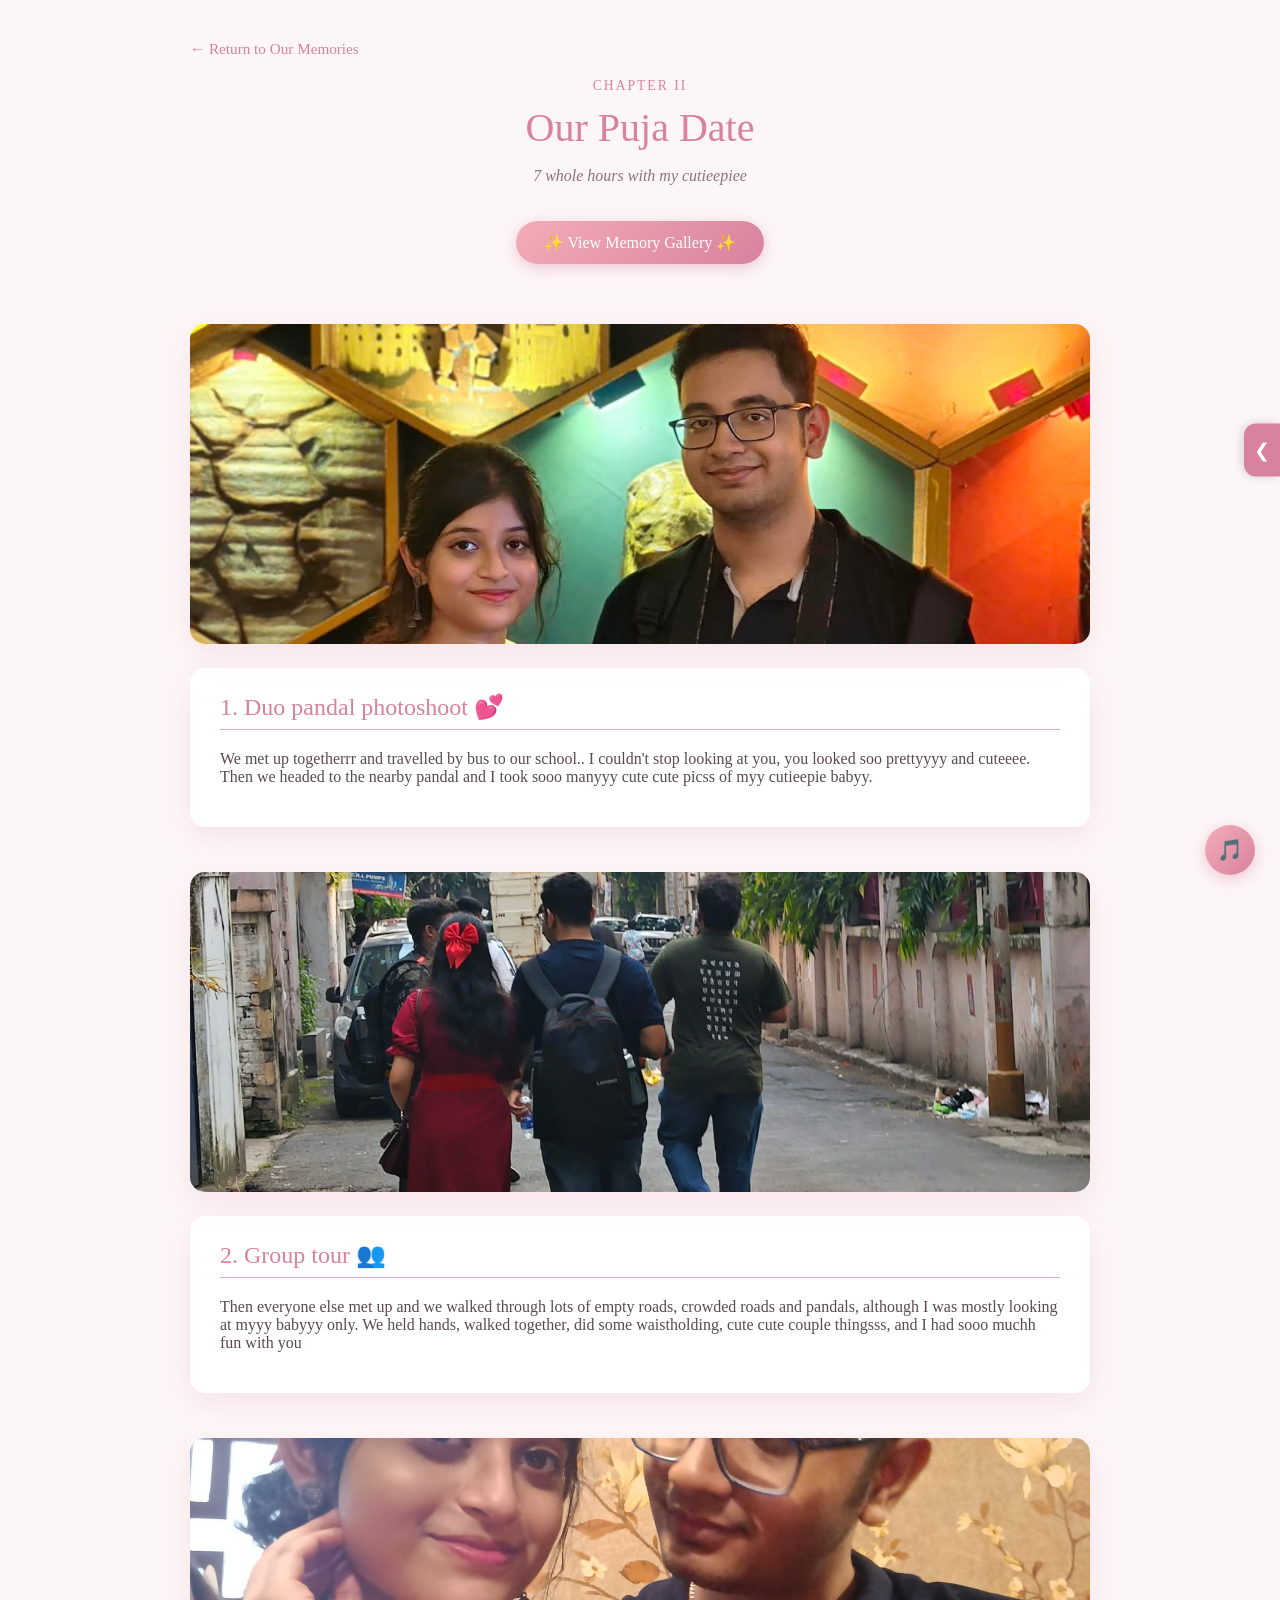
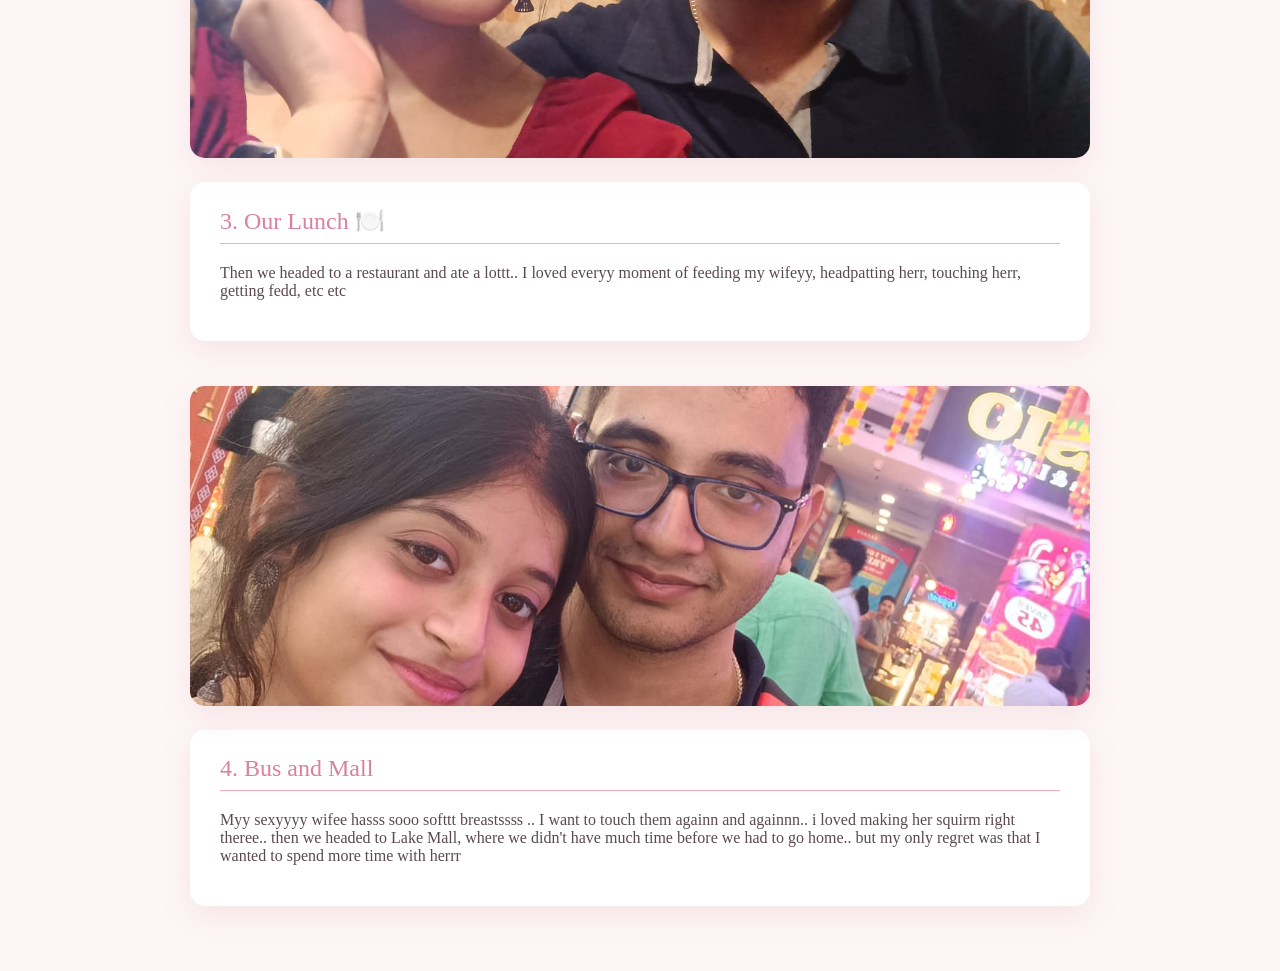
==== date2.html @ 6b92670b "Add files via upload" ====
<!DOCTYPE html>
<html lang="en">
<head>
  <meta charset="UTF-8" />
  <meta name="viewport" content="width=device-width, initial-scale=1.0" />
  <title>Chapter II: Our Puja date</title>
  <link rel="stylesheet" href="style.css" />
</head>
<body>
  <div id="particle-container" class="particle-container"></div>

  <main class="container detail-container">
    <a href="index.html" class="back-link">← Return to Our Memories</a>
    
    <header class="hero">
      <span class="card-number">Chapter II</span>
      <h1>Our Puja Date</h1>
      <p class="subtitle">7 whole hours with my cutieepiee </p>
      
      <button id="togglePhotosBtn" class="photo-btn">
        <span class="btn-heart">✨</span> View Memory Gallery <span class="btn-heart">✨</span>
      </button>
    </header>

    <img src="date2photos/41.jpg" alt="Our First Afternoon" class="hero-img previewable" />

    <!-- Blank Event Sections -->
    <section class="story-section">
      <h2>1. Duo pandal photoshoot 💕</h2>
      <p>We met up togetherrr and travelled by bus to our school.. I couldn't stop looking at you, you looked soo prettyyyy and cuteeee. 
         Then we headed to the nearby pandal and I took sooo manyyy cute cute picss of myy cutieepie babyy.
      </p>
    </section>

    <img src="date2photos/15.jpg" alt="Our First Afternoon" class="hero-img previewable" />

    <section class="story-section">
      <h2>2. Group tour 👥</h2>
      <p>Then everyone else met up and we walked through lots of empty roads, crowded roads and pandals, although I was mostly looking at myyy babyyy only. 
        We held hands, walked together, did some waistholding, cute cute couple thingsss, and I had sooo muchh fun with you</p>
    </section>

    <img src="date2photos/47.jpg" alt="Our First Afternoon" class="hero-img previewable" />

    <section class="story-section">
      <h2>3. Our Lunch 🍽️</h2>
      <p>Then we headed to a restaurant and ate a lottt.. I loved everyy moment of feeding my wifeyy, headpatting herr, touching herr, getting fedd, etc etc</p>
    </section>

    <img src="date2photos/48.jpg" alt="Our First Afternoon" class="hero-img previewable" />

    <section class="story-section">
      <h2>4. Bus and Mall</h2>
      <p>Myy sexyyyy wifee hasss sooo softtt breastssss .. I want to touch them againn and againnn.. i loved making her squirm right theree.. then we headed to Lake Mall, 
        where we didn't have much time before we had to go home.. but my only regret was that I wanted to spend more time with herrr</p>
    </section>

    <section id="photoGallerySection" class="golden-gallery-section hidden">
      <h2 class="gallery-title">My Favourite Memories💖</h2>
      <p class="gallery-subtitle">Moments woven together by fate, shimmering under the warm afternoon sun.</p>
      
      <div class="golden-thread-container">
        <svg id="goldenLinesSvg" class="golden-svg"></svg>
        
        <div class="connected-photos-grid">
          <div class="photo-node" id="photo1">
            <img src="date2photos/2.jpg" alt="Memory 1" class="previewable" />
          </div>

          <div class="photo-node offset-down" id="photo2">
            <img src="date2photos/3.jpg" alt="Memory 2" class="previewable" />
          </div>

          <div class="photo-node" id="photo3">
            <img src="date2photos/4.jpg" alt="Memory 3" class="previewable" />
          </div>

          <div class="photo-node offset-down" id="photo4">
            <img src="date2photos/5.jpg" alt="Memory 4" class="previewable" />
          </div>
        </div>
      </div>
    </section>
  </main>

  <!-- Fullscreen Lightbox Modal -->
  <div id="lightboxModal" class="lightbox-modal">
    <span class="close-lightbox">&times;</span>
    
    <div class="lightbox-image-wrapper">
      <img id="lightboxImg" class="lightbox-content" alt="Full view memory" />
      <span id="lightboxSecretBadge" class="lightbox-secret-badge"></span>
    </div>
  </div>

  <!-- Music Toggle Floating Button & Audio Element -->
  <button id="musicToggleBtn" class="music-btn" title="Toggle Romantic Music">
    <span id="musicIcon">🎵</span>
  </button>
  <audio id="bgMusic" loop src="background.mp3"></audio>

  <!-- Side Arrow Trigger Button -->
  <button id="openSideGalleryBtn" class="side-arrow-btn" title="Open Full Gallery">
    ❮
  </button>

  <!-- Sliding Side Gallery Drawer -->
  <aside id="sideGallery" class="side-gallery">
    <div class="side-gallery-header">
      <h3>Memory Vault 💕</h3>
      <button id="closeSideGalleryBtn" class="close-side-btn">&times;</button>
    </div>
    <div class="side-gallery-grid" id="sideGalleryGrid">
      <!-- Dynamically populated with date2photos/1.jpg through date2photos/50.jpg -->
    </div>
  </aside>

  <script src="script.js"></script>
</body>
</html>
---- style.css ----
:root {
  --bg-color: #fdf6f6;
  --card-bg: rgba(255, 255, 255, 0.85);
  --primary-pink: #f4acb7;
  --deep-rose: #d8829d;
  --soft-text: #5a4a4e;
  --accent-gold: #e2b4bd;
  --shadow: 0 10px 30px rgba(216, 130, 157, 0.15);
}

/* ==========================================================================
   Base & Layout
   ========================================================================== */
body {
  margin: 0;
  padding: 0;
  font-family: 'Georgia', serif;
  background-color: var(--bg-color);
  color: var(--soft-text);
  min-height: 100vh;
  display: flex;
  justify-content: center;
  position: relative;
  overflow-x: hidden;
}

.container {
  max-width: 900px;
  width: 90%;
  padding: 40px 20px;
}

/* ==========================================================================
   Hero Header
   ========================================================================== */
.hero {
  text-align: center;
  margin-bottom: 40px;
}

.hero h1 {
  font-size: 2.5rem;
  color: var(--deep-rose);
  margin: 10px 0;
  font-weight: normal;
}

.subtitle {
  font-style: italic;
  color: #8c7379;
}

.card-number {
  font-size: 0.85rem;
  letter-spacing: 2px;
  text-transform: uppercase;
  color: var(--deep-rose);
  margin-bottom: 8px;
  display: block;
}

.back-link {
  display: inline-block;
  margin-bottom: 20px;
  color: var(--deep-rose);
  text-decoration: none;
  font-size: 0.95rem;
  transition: color 0.2s ease;
}

.back-link:hover {
  color: #b55d78;
}

/* ==========================================================================
   Landing Page Grid & Cards (index.html)
   ========================================================================== */
.card-grid {
  display: grid;
  grid-template-columns: repeat(auto-fit, minmax(260px, 1fr));
  gap: 25px;
}

.date-card {
  background: var(--card-bg);
  border-radius: 20px;
  padding: 25px;
  text-align: center;
  border: 1px solid #f9dcc4;
  box-shadow: var(--shadow);
  transition: transform 0.3s ease, box-shadow 0.3s ease;
  text-decoration: none;
  color: inherit;
  display: flex;
  flex-direction: column;
  align-items: center;
}

.date-card:hover {
  transform: translateY(-8px);
  box-shadow: 0 15px 35px rgba(216, 130, 157, 0.25);
}

.card-title {
  font-size: 1.4rem;
  margin: 5px 0 10px;
  color: var(--soft-text);
}

.card-date {
  font-size: 0.9rem;
  color: #a3888e;
  margin-bottom: 15px;
}

.heart-badge {
  font-size: 1.5rem;
  margin-top: auto;
}

/* ==========================================================================
   Detail Page Structure (date1.html)
   ========================================================================== */
.hero-img {
  width: 100%;
  height: 320px;
  object-fit: cover;
  border-radius: 15px;
  margin: 20px 0;
  box-shadow: var(--shadow);
  cursor: pointer;
  transition: transform 0.3s ease;
}

.hero-img:hover {
  transform: scale(1.01);
}

.story-section {
  background: white;
  padding: 25px 30px;
  border-radius: 15px;
  margin-bottom: 25px;
  box-shadow: var(--shadow);
}

.story-section h2 {
  color: var(--deep-rose);
  font-weight: normal;
  border-bottom: 1px solid var(--primary-pink);
  padding-bottom: 8px;
  margin-top: 0;
}

/* ==========================================================================
   Buttons
   ========================================================================== */
.photo-btn {
  margin-top: 20px;
  background: linear-gradient(135deg, #f4acb7, #d8829d);
  color: white;
  border: none;
  padding: 12px 28px;
  border-radius: 30px;
  font-family: 'Georgia', serif;
  font-size: 1rem;
  cursor: pointer;
  box-shadow: 0 4px 15px rgba(216, 130, 157, 0.4);
  transition: all 0.3s ease;
  outline: none;
}

.photo-btn:hover {
  transform: translateY(-2px) scale(1.04);
  box-shadow: 0 6px 20px rgba(216, 130, 157, 0.6);
}

.photo-btn:active {
  transform: translateY(0) scale(0.98);
}

/* ==========================================================================
   Golden Lines Gallery & Micro Photo Badges
   ========================================================================== */
.golden-gallery-section {
  background: rgba(255, 255, 255, 0.9);
  padding: 30px 20px;
  border-radius: 20px;
  margin: 30px 0;
  box-shadow: var(--shadow);
  border: 1px solid #f9dcc4;
  transition: opacity 0.5s ease;
}

.golden-gallery-section.hidden {
  display: none;
}

.gallery-title {
  text-align: center;
  color: var(--deep-rose);
  margin-bottom: 5px;
  font-weight: normal;
}

.gallery-subtitle {
  text-align: center;
  font-style: italic;
  color: #8c7379;
  margin-bottom: 25px;
  font-size: 0.9rem;
}

.golden-thread-container {
  position: relative;
  width: 100%;
}

.golden-svg {
  position: absolute;
  top: 0;
  left: 0;
  width: 100%;
  height: 100%;
  pointer-events: none;
  z-index: 1;
}

.connected-photos-grid {
  display: grid;
  grid-template-columns: repeat(4, 1fr);
  gap: 10px;
  justify-items: center;
  align-items: center;
  position: relative;
  z-index: 2;
  padding: 25px 0;
}

/* Small Circular Photo Badges */
.photo-node {
  width: 80px;
  height: 80px;
  background: white;
  padding: 5px;
  border-radius: 50%;
  box-shadow: 0 4px 15px rgba(216, 130, 157, 0.3);
  border: 2px solid #fceade;
  transition: transform 0.3s ease, box-shadow 0.3s ease;
  display: flex;
  align-items: center;
  justify-content: center;
  box-sizing: border-box;
  cursor: pointer;
}

.photo-node:hover {
  transform: scale(1.2);
  box-shadow: 0 6px 20px rgba(216, 130, 157, 0.5);
}

.photo-node.offset-down {
  transform: translateY(25px);
}

.photo-node.offset-down:hover {
  transform: translateY(25px) scale(1.2);
}

.photo-node img {
  width: 100%;
  height: 100%;
  object-fit: cover;
  border-radius: 50%;
}

/* ==========================================================================
   Full-Size Lightbox Modal
   ========================================================================== */
.lightbox-modal {
  display: none;
  position: fixed;
  z-index: 9999;
  left: 0;
  top: 0;
  width: 100vw;
  height: 100vh;
  background-color: rgba(40, 25, 30, 0.88);
  backdrop-filter: blur(8px);
  justify-content: center;
  align-items: center;
}

.lightbox-content {
  max-width: 90%;
  max-height: 85vh;
  object-fit: contain;
  border-radius: 16px;
  box-shadow: 0 15px 40px rgba(0, 0, 0, 0.6);
  border: 4px solid #ffffff;
  animation: zoomIn 0.3s cubic-bezier(0.175, 0.885, 0.32, 1.275);
}

.close-lightbox {
  position: absolute;
  top: 25px;
  right: 35px;
  color: #ffffff;
  font-size: 45px;
  font-weight: bold;
  cursor: pointer;
  user-select: none;
  transition: transform 0.2s ease, color 0.2s ease;
}

.close-lightbox:hover {
  transform: scale(1.2);
  color: var(--primary-pink);
}

@keyframes zoomIn {
  from { transform: scale(0.4); opacity: 0; }
  to { transform: scale(1); opacity: 1; }
}

/* ==========================================================================
   Floating Particles (Hearts & Wisps)
   ========================================================================== */
.particle-container {
  position: fixed;
  top: 0;
  left: 0;
  width: 100%;
  height: 100%;
  pointer-events: none;
  z-index: -1;
  overflow: hidden;
}

.floating-heart, .wisp {
  position: absolute;
  bottom: -10%;
  opacity: 0;
  animation: floatUp linear forwards;
}

.wisp {
  width: 12px;
  height: 12px;
  background: radial-gradient(circle, rgba(244, 172, 183, 0.8) 0%, rgba(255, 255, 255, 0) 70%);
  border-radius: 50%;
  filter: blur(2px);
}

@keyframes floatUp {
  0% {
    transform: translateY(0) translateX(0) scale(0.8);
    opacity: 0;
  }
  20% {
    opacity: 0.8;
  }
  50% {
    transform: translateY(-50vh) translateX(20px) scale(1);
  }
  80% {
    opacity: 0.6;
  }
  100% {
    transform: translateY(-110vh) translateX(-20px) scale(1.2);
    opacity: 0;
  }
}

/* ==========================================================================
   Responsive Adaptations
   ========================================================================== */
@media (max-width: 600px) {
  .connected-photos-grid {
    grid-template-columns: repeat(2, 1fr);
    gap: 30px 10px;
  }
  
  .photo-node.offset-down {
    transform: translateY(0);
  }
  
  .photo-node.offset-down:hover {
    transform: scale(1.2);
  }

  .hero h1 {
    font-size: 2rem;
  }
}

/* --- Floating Music Button --- */
.music-btn {
  position: fixed;
  bottom: 25px;
  right: 25px;
  width: 50px;
  height: 50px;
  border-radius: 50%;
  background: linear-gradient(135deg, #f4acb7, #d8829d);
  color: white;
  border: none;
  font-size: 1.3rem;
  cursor: pointer;
  box-shadow: 0 4px 15px rgba(216, 130, 157, 0.4);
  z-index: 1000;
  transition: transform 0.3s ease;
}

.music-btn:hover {
  transform: scale(1.1);
}

.music-btn.playing {
  animation: pulse 1.5s infinite;
}

@keyframes pulse {
  0% { box-shadow: 0 0 0 0 rgba(244, 172, 183, 0.7); }
  70% { box-shadow: 0 0 0 15px rgba(244, 172, 183, 0); }
  100% { box-shadow: 0 0 0 0 rgba(244, 172, 183, 0); }
}

/* --- Side Arrow Trigger Button --- */
.side-arrow-btn {
  position: fixed;
  top: 50%;
  right: 0;
  transform: translateY(-50%);
  background: var(--deep-rose);
  color: white;
  border: none;
  padding: 15px 10px;
  border-top-left-radius: 12px;
  border-bottom-left-radius: 12px;
  font-size: 1.2rem;
  cursor: pointer;
  box-shadow: -2px 0 10px rgba(0,0,0,0.15);
  z-index: 999;
  transition: background 0.3s ease, padding 0.3s ease;
}

.side-arrow-btn:hover {
  background: #b55d78;
  padding-right: 15px;
}

/* --- Sliding Side Gallery Drawer --- */
.side-gallery {
  position: fixed;
  top: 0;
  right: -380px; /* Hidden by default */
  width: 350px;
  height: 100vh;
  background: rgba(253, 246, 246, 0.96);
  backdrop-filter: blur(10px);
  box-shadow: -5px 0 25px rgba(0,0,0,0.2);
  z-index: 1001;
  transition: right 0.4s cubic-bezier(0.175, 0.885, 0.32, 1.275);
  display: flex;
  flex-direction: column;
}

.side-gallery.open {
  right: 0;
}

.side-gallery-header {
  padding: 20px;
  display: flex;
  justify-content: space-between;
  align-items: center;
  border-bottom: 1px solid var(--primary-pink);
}

.side-gallery-header h3 {
  margin: 0;
  color: var(--deep-rose);
}

.close-side-btn {
  background: none;
  border: none;
  font-size: 1.8rem;
  color: var(--soft-text);
  cursor: pointer;
}

.side-gallery-grid {
  padding: 20px;
  overflow-y: auto;
  display: grid;
  grid-template-columns: repeat(2, 1fr);
  gap: 12px;
}

.side-gallery-grid img {
  width: 100%;
  height: 120px;
  object-fit: cover;
  border-radius: 10px;
  cursor: pointer;
  border: 2px solid #ffffff;
  transition: transform 0.2s ease;
}

.side-gallery-grid img:hover {
  transform: scale(1.05);
}

/* Hide lightbox arrows by default */
.lightbox-arrow {
  display: none; 
  position: absolute;
  top: 50%;
  transform: translateY(-50%);
  background: rgba(255, 255, 255, 0.25);
  color: #ffffff;
  border: none;
  font-size: 2rem;
  padding: 15px 20px;
  cursor: pointer;
  border-radius: 50%;
  transition: background 0.3s ease, transform 0.2s ease;
  user-select: none;
  z-index: 10000;
}

.lightbox-arrow:hover {
  background: rgba(244, 172, 183, 0.85);
  transform: translateY(-50%) scale(1.1);
}

.prev-arrow { left: 20px; }
.next-arrow { right: 20px; }
/* Container for Lightbox image and secret badge */
.lightbox-image-wrapper {
  position: relative;
  display: inline-block;
  max-width: 90%;
  max-height: 85vh;
}

/* Watermark Badge inside Lightbox (Clean, non-red, non-handwritten) */
.lightbox-secret-badge {
  display: none;
  position: absolute;
  bottom: 18px;
  right: 22px;
  background: rgba(40, 25, 30, 0.45);
  backdrop-filter: blur(4px);
  color: rgba(255, 255, 255, 0.75);
  font-family: 'Georgia', serif;
  font-size: 1.1rem;
  letter-spacing: 1px;
  padding: 4px 12px;
  border-radius: 8px;
  border: 1px solid rgba(255, 255, 255, 0.2);
  pointer-events: none;
  user-select: none;
  z-index: 10001;
}
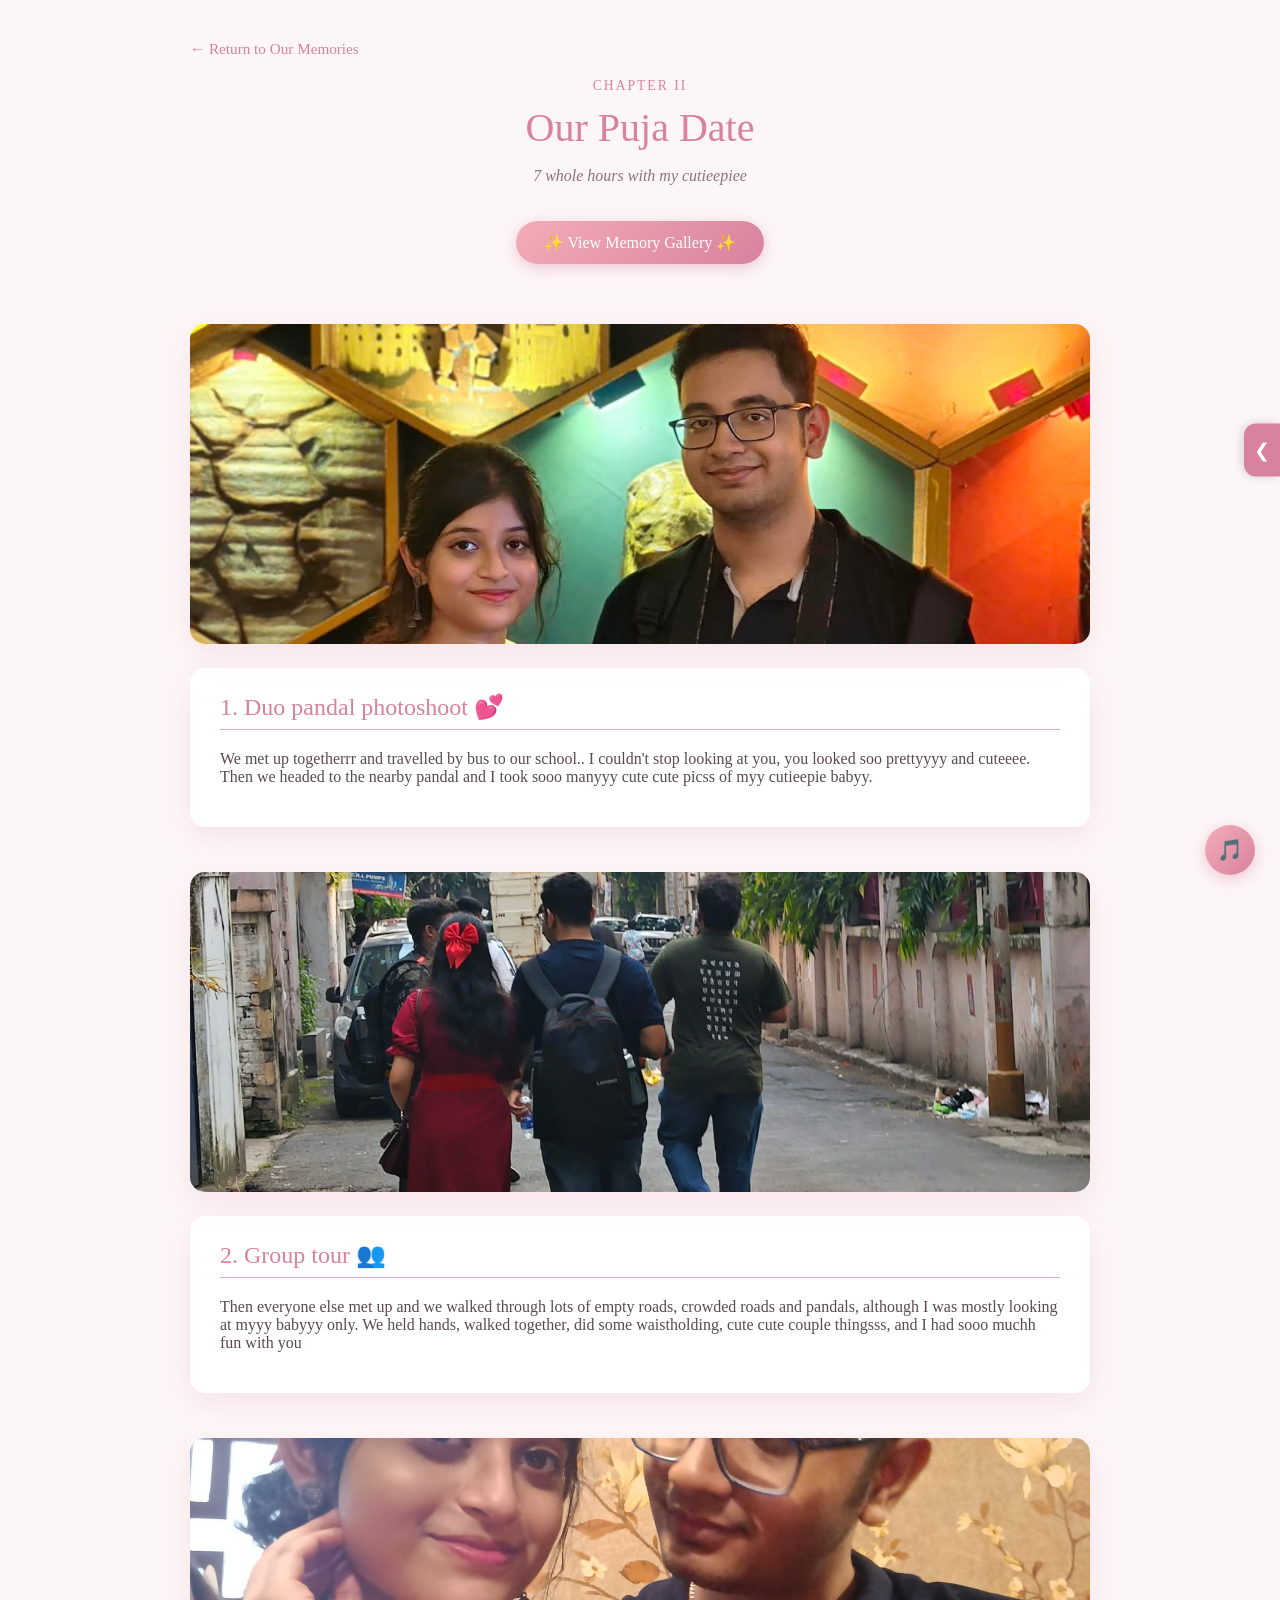
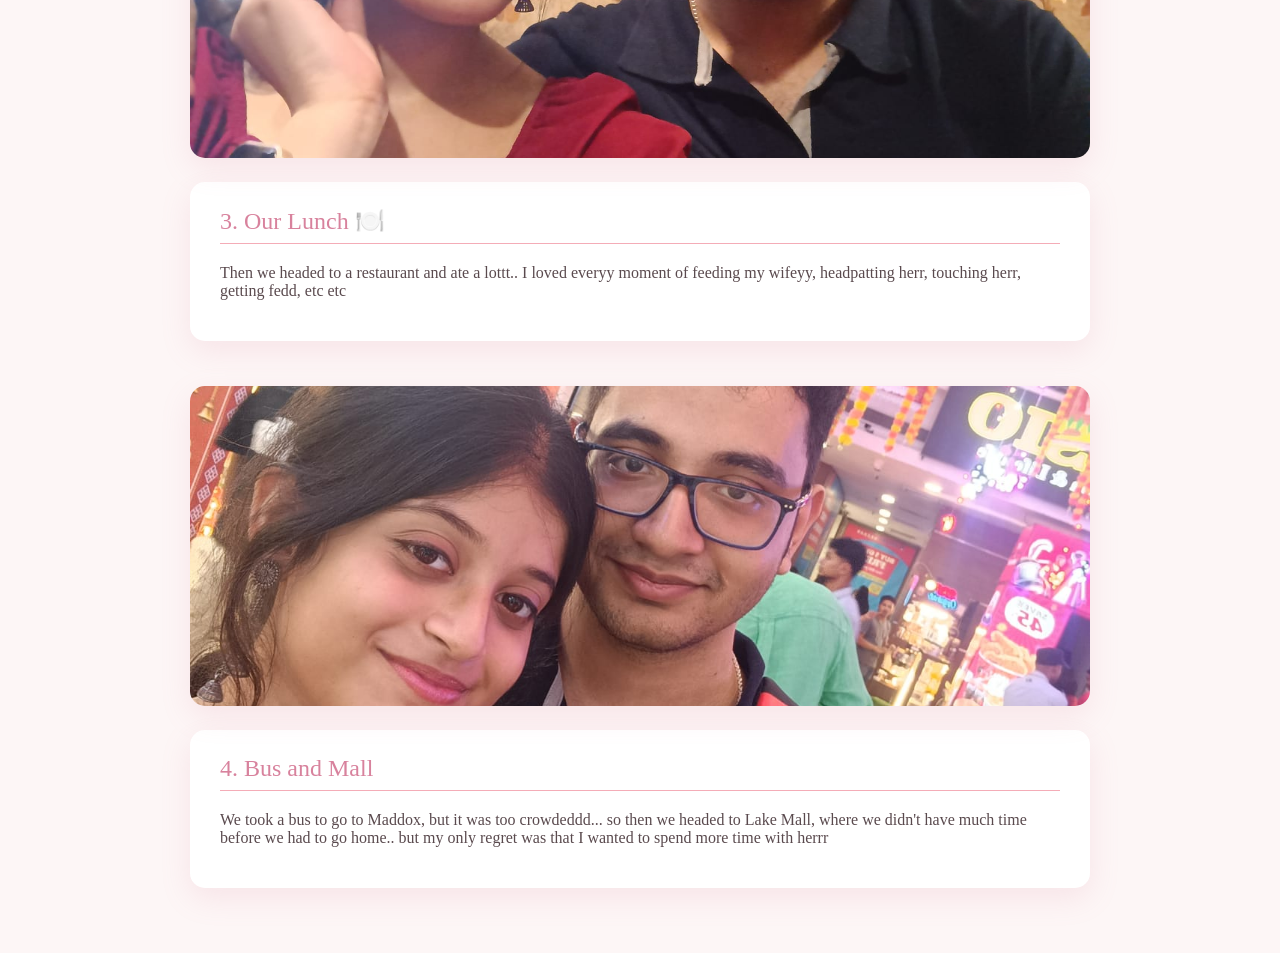
==== commit f49867d3: "Update date2.html" ====
--- a/date2.html
+++ b/date2.html
@@ -51,7 +51,7 @@
 
     <section class="story-section">
       <h2>4. Bus and Mall</h2>
-      <p>Myy sexyyyy wifee hasss sooo softtt breastssss .. I want to touch them againn and againnn.. i loved making her squirm right theree.. then we headed to Lake Mall, 
+      <p>We took a bus to go to Maddox, but it was too crowdeddd... so then we headed to Lake Mall, 
         where we didn't have much time before we had to go home.. but my only regret was that I wanted to spend more time with herrr</p>
     </section>
 
@@ -117,4 +117,4 @@
 
   <script src="script.js"></script>
 </body>
-</html>+</html>
